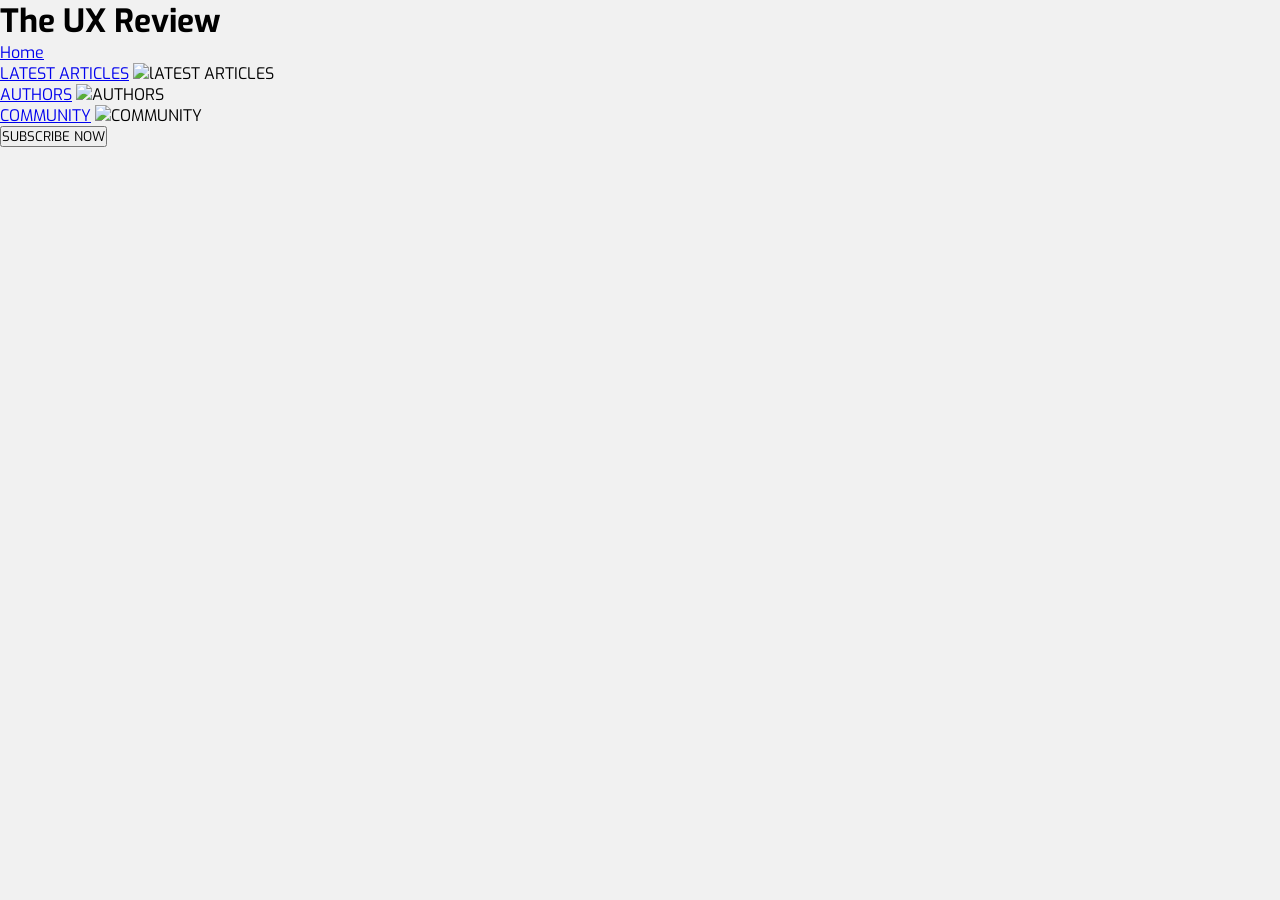
==== The UX Review.HTML @ c3ee8a13 "Upload the Assignment-4 Navbar this is my project in The UX Review Updates is new files and Navbar" ====
<html>
    <head>
        <title>The UX Review</title>
        <link rel="stylesheet" href="./CSS/Main.CSS" />
        <link rel="preconnect" href="https://fonts.googleapis.com">
        <link rel="preconnect" href="https://fonts.gstatic.com" crossorigin>
        <link 
        href="https://fonts.googleapis.com/css2?family=Exo:ital,wght@0,100..900;1,100..900&family=Open+Sans:ital,wght@0,300..800;1,300..800&display=swap"
            rel="stylesheet">
    </head>
    <body>
    <div class="Navbar">
        <h1>The UX <span>Review</span></h1>
        <div class="Headers">
            <ul>
            <li><a href="#">Home</a></li>
            <li>
                <a href="#LATEST ARTICLES">LATEST ARTICLES</a>
                <img src="./Images/icons/star-solid-full.png" alt="lATEST ARTICLES" />
            </li>
            <li><a href="#AUTHORS">AUTHORS</a>
                <img src="./Images/icons/star-solid-full.png" alt="AUTHORS" />
            </li>
            <li>
                <a href="#COMMUNITY">COMMUNITY</a>
                <img src="./Images/icons/star-solid-full.png" alt="COMMUNITY" />
            </li>
        </ul>
    </div>
    <button type="button">SUBSCRIBE NOW</button>
    </div>
    </body>
</html>
---- CSS/Main.CSS ----
* {
    margin: 0;
    padding: 0;
    box-sizing: border-box;
    font-family: 'Exo', sans-serif;
}

body {
    background-color: #f1f1f1;
}
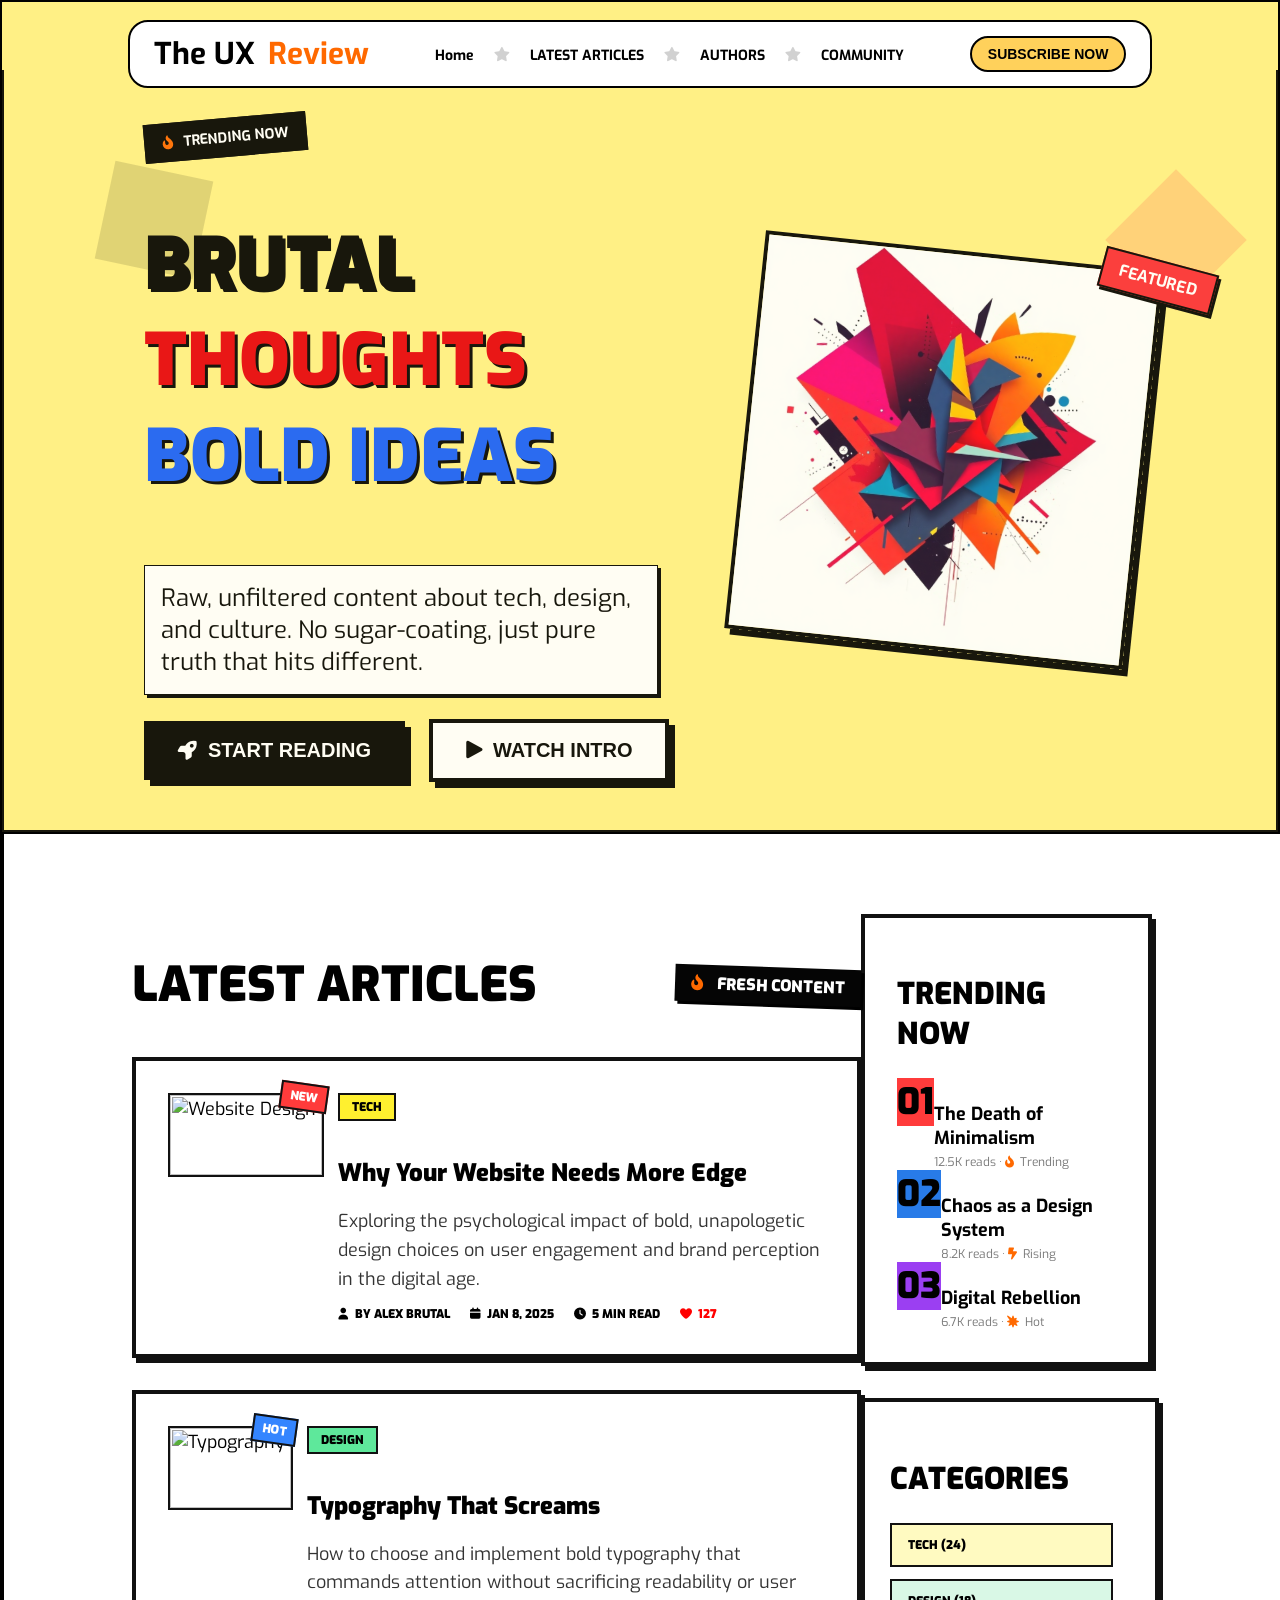
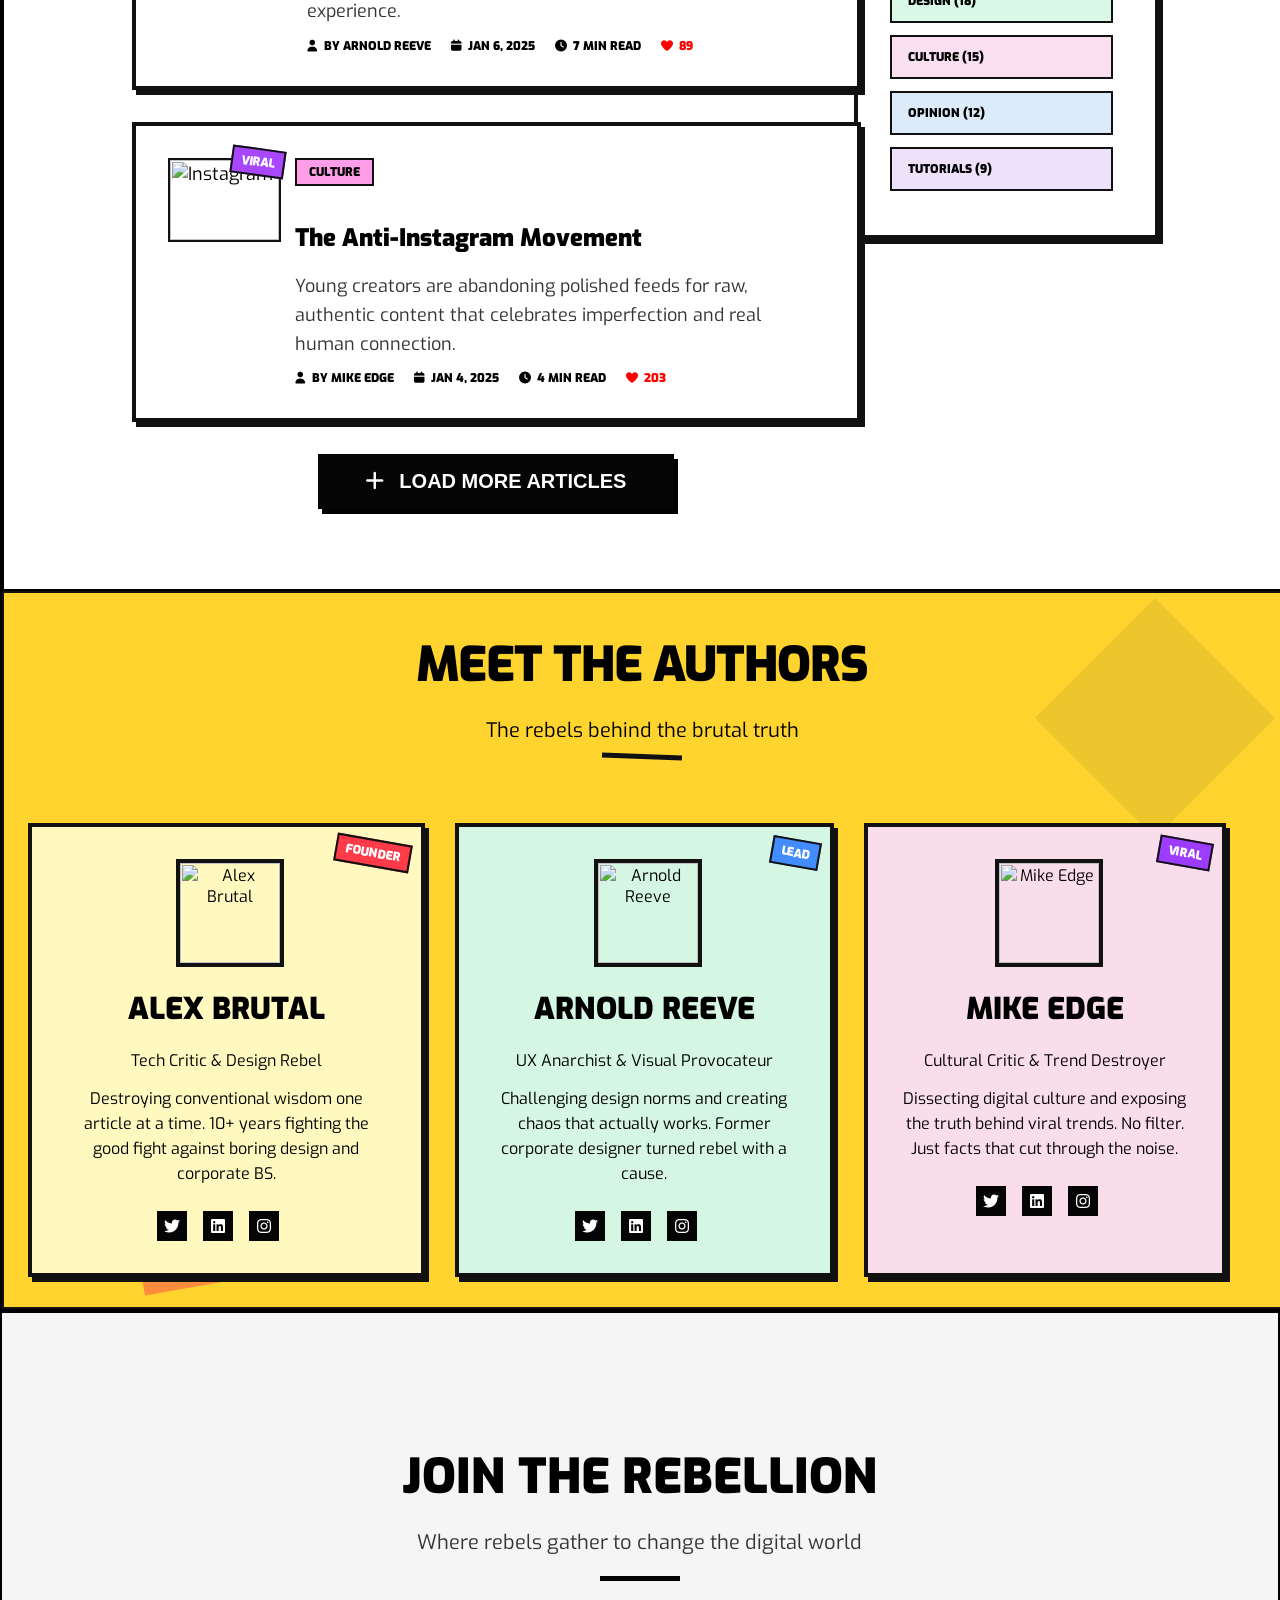
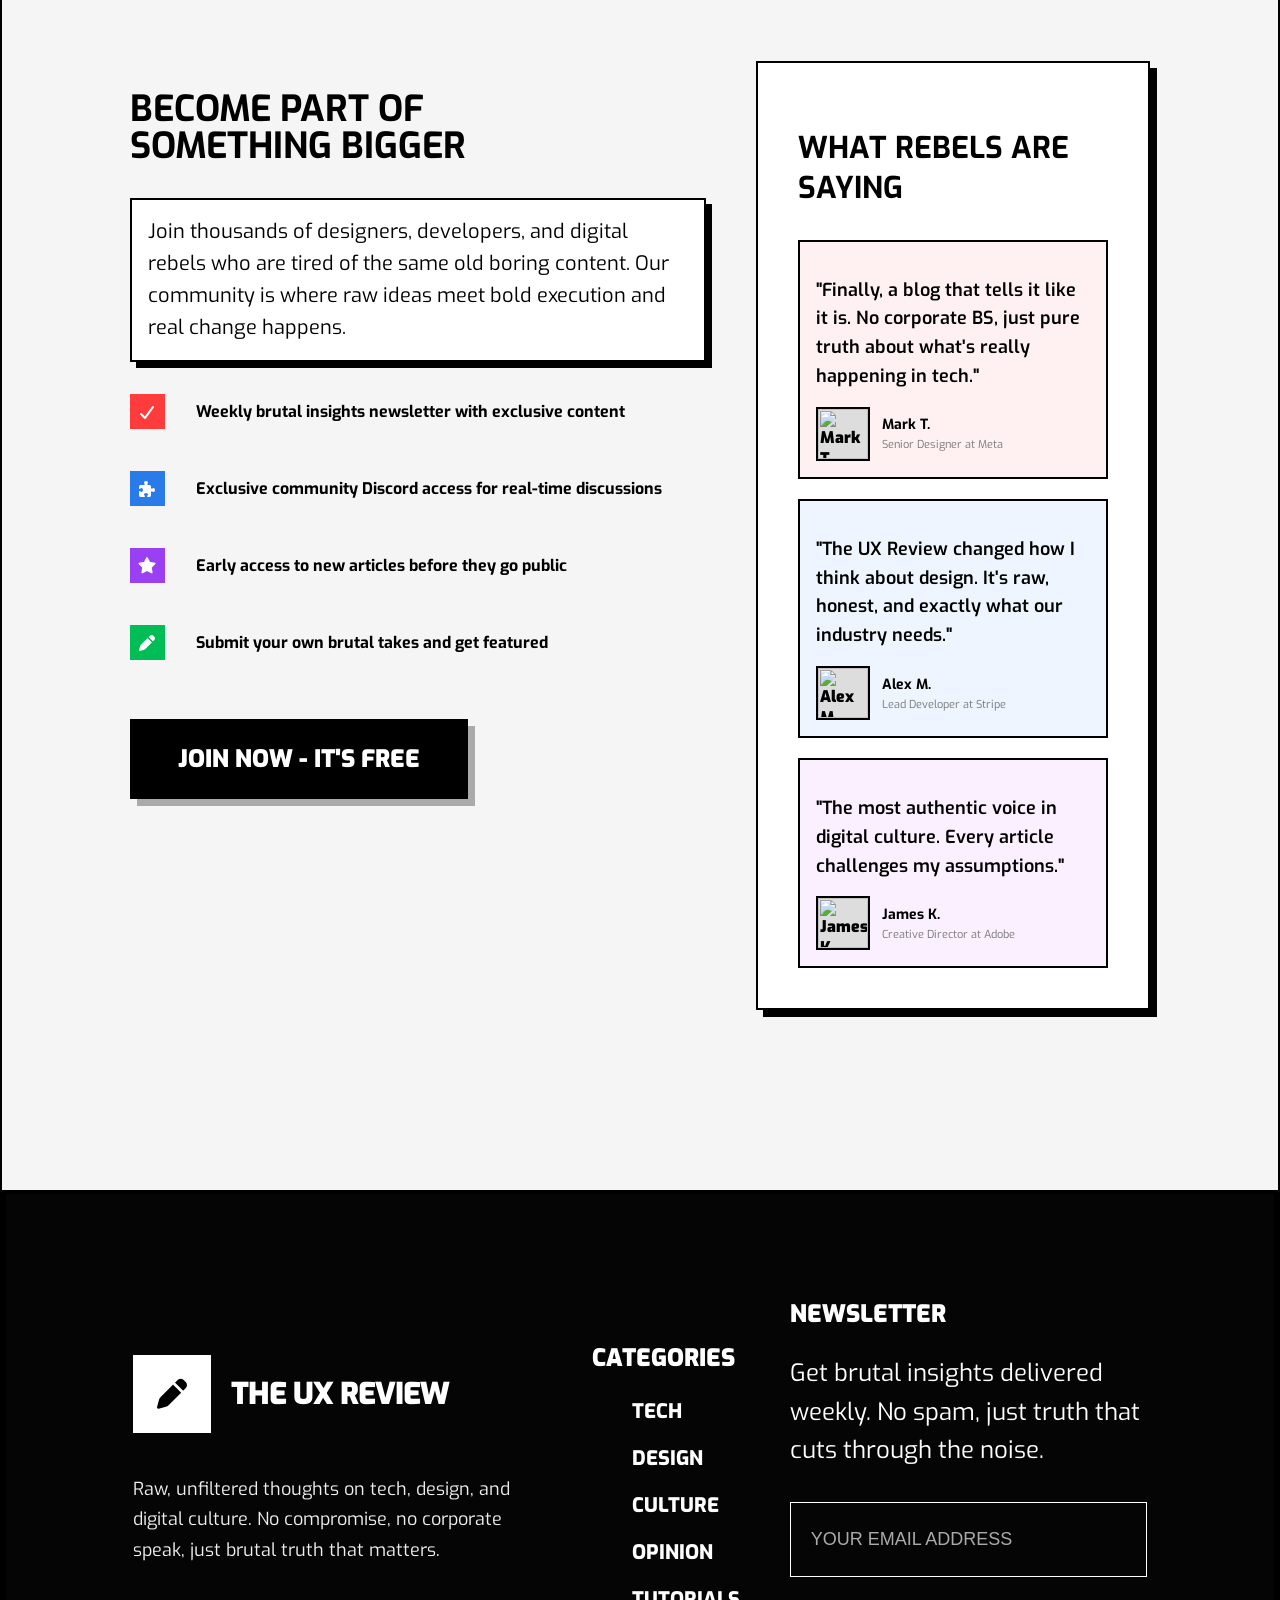
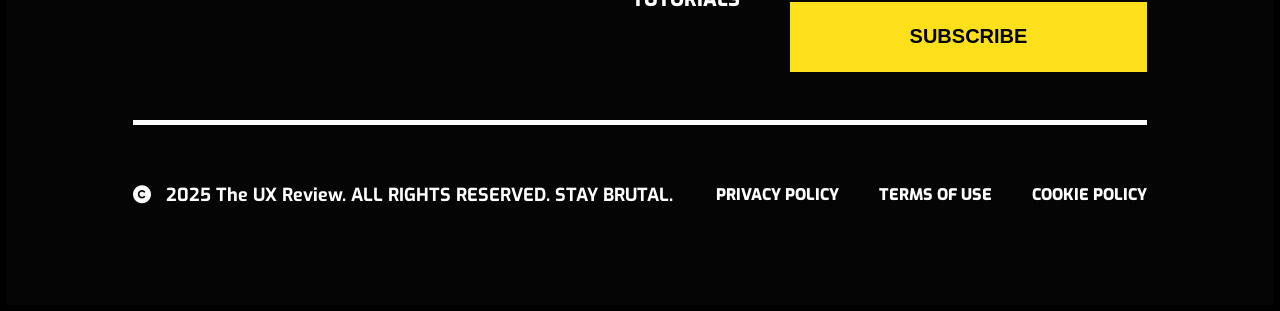
==== commit 4aa42341: "Upload the Assignment-4 this Update From (Hero-Section, LATEST-ARTICLES, AUTHORS, COMMUNITY)" ====
--- a/The UX Review.HTML
+++ b/The UX Review.HTML
@@ -1,6 +1,7 @@
 <html>
     <head>
         <title>The UX Review</title>
+        <link rel="stylesheet" href="./CSS/all.min.css" />
         <link rel="stylesheet" href="./CSS/Main.CSS" />
         <link rel="preconnect" href="https://fonts.googleapis.com">
         <link rel="preconnect" href="https://fonts.gstatic.com" crossorigin>
@@ -9,25 +10,435 @@
             rel="stylesheet">
     </head>
     <body>
-    <div class="Navbar">
-        <h1>The UX <span>Review</span></h1>
-        <div class="Headers">
-            <ul>
-            <li><a href="#">Home</a></li>
-            <li>
-                <a href="#LATEST ARTICLES">LATEST ARTICLES</a>
-                <img src="./Images/icons/star-solid-full.png" alt="lATEST ARTICLES" />
-            </li>
-            <li><a href="#AUTHORS">AUTHORS</a>
-                <img src="./Images/icons/star-solid-full.png" alt="AUTHORS" />
-            </li>
-            <li>
-                <a href="#COMMUNITY">COMMUNITY</a>
-                <img src="./Images/icons/star-solid-full.png" alt="COMMUNITY" />
-            </li>
-        </ul>
+        <div class="Navbar">
+            <div class="Nav-Content">
+                <h1 >The UX <span>Review</span></h1>
+                <div class="Headers">
+                    <ul>
+                    <li><a href="#">Home</a></li>
+                    <li>
+                        <a href="#LATEST-ARTICLES">LATEST ARTICLES</a>
+                    </li>
+                    <li><a href="#AUTHORS">AUTHORS</a>
+                    </li>
+                    <li>
+                        <a href="#COMMUNITY">COMMUNITY</a>
+                    </li>
+                </ul>
+            </div>
+            <button type="button">SUBSCRIBE NOW</button>
+            </div>
+            </div>
+        <div class="Hero">
+            
+        <span class="background-box-1"></span>
+        <span class="background-box-2"></span>
+
+        <div class="Hero-Content">
+            <div class="Hero-Text">
+                <span class="Hero-Text-Span">TRENDING NOW</span>
+                <h2>BRUTAL 
+                    <span class="Hero-Span">THOUGHTS</span> 
+                    <span class="Hero-Span">BOLD IDEAS</span></h2>
+                <p>
+                Raw, unfiltered content about tech, design, and culture.
+                No sugar-coating, just pure truth that 
+                hits different.</p>
+                <button class="Hero-Button Reading" type="button">START READING</button>
+                <button class="Hero-Button Watch" type="button">WATCH INTRO</button>
+            </div>
+            <div class="Hero-img">
+                <span class="Hero-img-Span">FEATURED</span>
+                <img src="./Images/hero-img.png" alt="Main Image" />
+            </div>
+        </div>
     </div>
-    <button type="button">SUBSCRIBE NOW</button>
+    <div id="LATEST-ARTICLES" class="articles-section">
+        <div class="articles-container">
+            <div class="articles-main">
+                <div class="section-heading">
+                    <h2>LATEST ARTICLES</h2>
+                    <span class="fresh-badge">
+                    FRESH CONTENT
+                    </span>
+                </div>
+                    <article class="article-card">
+                    <div class="article-image">
+                        <img src="images/user-engagement-2.jpg" alt="Website Design">
+                        <span class="article-label new">
+                            NEW
+                        </span>
+                    </div>
+                    <div class="article-content">
+                        <div class="article-tags">
+                            <span class="tag tech">TECH</span>
+                        </div>
+                        <h3>Why Your Website Needs More Edge</h3>
+                        <p>
+                            Exploring the psychological impact of bold,
+                            unapologetic design choices on user engagement
+                            and brand perception in the digital age.
+                        </p>
+                        <div class="article-info">
+                            <span>BY ALEX BRUTAL</span>
+                            <span>JAN 8, 2025</span>
+                            <span>5 MIN READ</span>
+                            <span class="likes">127</span>
+                        </div>
+                    </div>
+                </article>
+                <article class="article-card">
+                    <div class="article-image">
+                        <img src="images/guide-to-typography.avif" alt="Typography">
+                        <span class="article-label hot">
+                            HOT
+                        </span>
+                    </div>
+                    <div class="article-content">
+                        <div class="article-tags">
+                            <span class="tag design">DESIGN</span>
+                        </div>
+                        <h3>Typography That Screams</h3>
+                        <p>
+                            How to choose and implement bold typography
+                            that commands attention without sacrificing
+                            readability or user experience.
+                        </p>
+                        <div class="article-info">
+                            <span>BY ARNOLD REEVE</span>
+                            <span>JAN 6, 2025</span>
+                            <span>7 MIN READ</span>
+                            <span class="likes">89</span>
+                        </div>
+                    </div>
+                </article>
+                <article class="article-card">
+                    <div class="article-image">
+                        <img src="images/anti-instagram.jpg" alt="Instagram">
+                        <span class="article-label viral">
+                            VIRAL
+                        </span>
+                    </div>
+                    <div class="article-content">
+                        <div class="article-tags">
+                            <span class="tag culture">CULTURE</span>
+                        </div>
+                        <h3>The Anti-Instagram Movement</h3>
+                        <p>
+                            Young creators are abandoning polished feeds
+                            for raw, authentic content that celebrates
+                            imperfection and real human connection.
+                        </p>
+                        <div class="article-info">
+                            <span>BY MIKE EDGE</span>
+                            <span>JAN 4, 2025</span>
+                            <span>4 MIN READ</span>
+                            <span class="likes">203</span>
+                        </div>
+                    </div>
+                </article>
+                <button class="load-more">
+                    LOAD MORE ARTICLES
+                </button>
+            </div>
+            <aside class="articles-sidebar">
+                    <div class="sidebar-box">
+                    <h2>TRENDING NOW</h2>
+                    <div class="trending-item">
+                        <strong class="number red">01</strong>
+                        <div>
+                            <h4>The Death of Minimalism</h4>
+                            <span>12.5K reads · <span class="trending">Trending</span></span>
+                        </div>
+                    </div>
+                    <div class="trending-item">
+                        <strong class="number blue">02</strong>
+                        <div>
+                            <h4>Chaos as a Design System</h4>
+                            <span>8.2K reads · <span>Rising</span></span>
+                        </div>
+                    </div>
+                    <div class="trending-item">
+                        <strong class="number purple">03</strong>
+                        <div>
+                            <h4>Digital Rebellion</h4>
+                            <span>6.7K reads · <span>Hot</span></span>
+                        </div>
+                    </div>
+                </div>
+                <div class="sidebar-box categories-box">
+                    <h2>CATEGORIES</h2>
+                    <div class="category tech-category">
+                        TECH <span>(24)</span>
+                    </div>
+                    <div class="category design-category">
+                        DESIGN <span>(18)</span>
+                    </div>
+                    <div class="category culture-category">
+                        CULTURE <span>(15)</span>
+                    </div>
+                    <div class="category opinion-category">
+                        OPINION <span>(12)</span>
+                    </div>
+                    <div class="category tutorials-category">
+                        TUTORIALS <span>(9)</span>
+                    </div>
+                </div>
+            </aside>
+        </div>
     </div>
-    </body>
+<div id="AUTHORS" class="authors-section">
+    <div class="yellow-shape shape-one"></div>
+    <div class="yellow-shape shape-two"></div>
+    <div class="authors-container">
+        <div class="authors-heading">
+            <h2>MEET THE AUTHORS</h2>
+            <p>
+                The rebels behind the brutal truth
+            </p>
+            <span class="heading-line"></span>
+        </div>
+        <div class="authors-grid">
+            <div class="author-card author-yellow">
+                <span class="author-role founder">
+                    FOUNDER
+                </span>
+                <div class="author-image">
+                    <img src="images/avatar-1.jpg" alt="Alex Brutal">
+                </div>
+                <h3>ALEX BRUTAL</h3>
+                <h4>
+                    Tech Critic & Design Rebel
+                </h4>
+                <p>
+                    Destroying conventional wisdom one
+                    article at a time. 10+ years fighting
+                    the good fight against boring design
+                    and corporate BS.
+                </p>
+                <div class="social-links">
+                    <a href="#https://twitter.com"><i class="fa-brands fa-twitter"></i></a>
+                    <a href="#https://linkedin.com"><i class="fa-brands fa-linkedin"></i></a>
+                    <a href="#https://instagram.com"><i class="fa-brands fa-instagram"></i></a>
+                </div>
+            </div>
+            <div class="author-card author-green">
+                <span class="author-role lead">
+                    LEAD
+                </span>
+                <div class="author-image">
+                    <img src="images/avatar-2.jpg" alt="Arnold Reeve">
+                </div>
+                <h3>ARNOLD REEVE</h3>
+                <h4>
+                    UX Anarchist & Visual Provocateur
+                </h4>
+                <p>
+                    Challenging design norms and creating
+                    chaos that actually works. Former
+                    corporate designer turned rebel with a
+                    cause.
+                </p>
+                <div class="social-links">
+                    <a href="#https://twitter.com"><i class="fa-brands fa-twitter"></i></a>
+                    <a href="#https://linkedin.com"><i class="fa-brands fa-linkedin"></i></a>
+                    <a href="#https://instagram.com"><i class="fa-brands fa-instagram"></i></a>
+                </div>
+            </div>
+            <div class="author-card author-pink">
+                <span class="author-role viral-role">
+                    VIRAL
+                </span>
+                <div class="author-image">
+                    <img src="images/avatar-3.jpg" alt="Mike Edge">
+                </div>
+                <h3>MIKE EDGE</h3>
+                <h4>
+                    Cultural Critic & Trend Destroyer
+                </h4>
+                <p>
+                    Dissecting digital culture and exposing
+                    the truth behind viral trends. No filter.
+                    Just facts that cut through the noise.
+                </p>
+                <div class="social-links">
+                    <a href="#https://twitter.com"><i class="fa-brands fa-twitter"></i></a>
+                    <a href="#https://linkedin.com"><i class="fa-brands fa-linkedin"></i></a>
+                    <a href="#https://instagram.com"><i class="fa-brands fa-instagram"></i></a>
+                </div>
+            </div>
+        </div>
+    </div>
+</div>
+
+<div id="COMMUNITY" class="community">
+    <div class="community-container">
+        <div class="community-header">
+            <h1>Join The Rebellion</h1>
+            <p>
+                Where rebels gather to change the digital world
+            </p>
+            <div class="header-line"></div>
+        </div>
+        <div class="community-grid">
+            <div class="join-content">
+                <h2>
+                    Become Part Of Something Bigger
+                </h2>
+                <div class="intro-box">
+                    Join thousands of designers, developers, and digital
+                    rebels who are tired of the same old boring content.
+                    Our community is where raw ideas meet bold execution
+                    and real change happens.
+                </div>
+                <div class="features">
+                    <div class="feature">
+                        <div class="feature-icon red"><i class="fa-solid fa-check"></i></div>
+                        <span>
+                            Weekly brutal insights newsletter with exclusive content
+                        </span>
+                    </div>
+                    <div class="feature">
+                        <div class="feature-icon blue"><i class="fa-solid fa-puzzle-piece"></i></div>
+                        <span>
+                            Exclusive community Discord access for real-time discussions
+                        </span>
+                    </div>
+                    <div class="feature">
+                        <div class="feature-icon purple"><i class="fa-solid fa-star"></i></div>
+                        <span>
+                            Early access to new articles before they go public
+                        </span>
+                    </div>
+                    <div class="feature">
+                        <div class="feature-icon green"><i class="fa-solid fa-pen"></i></div>
+                        <span>
+                            Submit your own brutal takes and get featured
+                        </span>
+                    </div>
+                </div>
+                <a href="#" class="join-button">
+                    JOIN NOW - IT'S FREE
+                </a>
+            </div>
+            <div class="testimonials">
+                <h2>
+                    What Rebels Are Saying
+                </h2>
+                <div class="testimonial">
+                    <p class="quote">
+                        "Finally, a blog that tells it like it is.
+                        No corporate BS, just pure truth about what's
+                        really happening in tech."
+                    </p>
+                    <div class="person">
+                        <div class="avatar"><img src="images/avatar-4.avif" alt="Mark T."></div>
+                        <div>
+                            <strong>Mark T.</strong>
+                            <span>Senior Designer at Meta</span>
+                        </div>
+                    </div>
+                </div>
+                <div class="testimonial">
+                    <p class="quote">
+                        "The UX Review changed how I think about design.
+                        It's raw, honest, and exactly what our industry needs."
+                    </p>
+                    <div class="person">
+                        <div class="avatar"><img src="images/avatar-5.jpg" alt="Alex M."></div>
+                        <div>
+                            <strong>Alex M.</strong>
+                            <span>Lead Developer at Stripe</span>
+                        </div>
+                    </div>
+                </div>
+                <div class="testimonial">
+                    <p class="quote">
+                        "The most authentic voice in digital culture.
+                        Every article challenges my assumptions."
+                    </p>
+                    <div class="person">
+                        <div class="avatar"><img src="images/avatar-6.avif" alt="James K."></div>
+                        <div>
+                            <strong>James K.</strong>
+                            <span>Creative Director at Adobe</span>
+                        </div>
+                    </div>
+                </div>
+            </div>
+        </div>
+    </div>
+</div>
+
+<footer class="footer">
+    <div class="footer-container">
+        <div class="footer-top">
+            <div>
+                <div class="brand">
+                    <div class="logo">
+                    <i class="fa-solid fa-pen"></i>
+                    </div>
+                    <h2>
+                        THE UX REVIEW
+                    </h2>
+                </div>
+                <p class="footer-description">
+                    Raw, unfiltered thoughts on tech, design,
+                    and digital culture. No compromise, no corporate speak,
+                    just brutal truth that matters.
+                </p>
+            </div>
+            <div>
+                <h3 class="footer-title">
+                    CATEGORIES
+                </h3>
+
+                <ul class="categories">
+                    <li>
+                        <a href="#">TECH</a>
+                    </li>
+                    <li>
+                        <a href="#">DESIGN</a>
+                    </li>
+                    <li>
+                        <a href="#">CULTURE</a>
+                    </li>
+                    <li>
+                        <a href="#">OPINION</a>
+                    </li>
+                    <li>
+                        <a href="#">TUTORIALS</a>
+                    </li>
+                </ul>
+            </div>
+            <div class="newsletter">
+                <h3 class="footer-title">
+                    NEWSLETTER
+                </h3>
+                <p class="newsletter-text">
+                    Get brutal insights delivered weekly.
+                    No spam, just truth that cuts through the noise.
+                </p>
+                <input type="email" placeholder="YOUR EMAIL ADDRESS">
+                <button class="subscribe">
+                    SUBSCRIBE
+                </button>
+            </div>
+        </div>
+        <div class="footer-bottom">
+            <p class="copyright">
+                2025 The UX Review.
+                ALL RIGHTS RESERVED. STAY BRUTAL.
+            </p>
+
+            <div class="footer-links">
+                <a href="#">PRIVACY POLICY</a>
+                <a href="#">TERMS OF USE</a>
+                <a href="#">COOKIE POLICY</a>
+            </div>
+        </div>
+    </div>
+</footer>
+
+</body>
 </html>
--- a/CSS/Main.CSS
+++ b/CSS/Main.CSS
@@ -1,10 +1,1204 @@
-* {
+body {
+    border: 2px solid black;
+    padding: 0;
+    margin: 0;
+    box-sizing: border-box;
+    font-family: 'Exo', sans-serif;
+    overflow-x: hidden;  
+    background-color: #FFF085;   
+}
+
+::selection {
+    background-color: yellow;
+    color: black;
+}
+
+Img {
+    width: 100%;
+    display: block;
+}
+
+/* Hero Section && Navbar */
+.Hero {
+    position:relative;
+    /* top: 70px; */
+    padding: 16px;
+    background-color: #FFF085;
+    border: 2px solid black;
+    border-top: 0px !important;
+    opacity: 0.9;
+}
+
+.Navbar {
+    border: 2px solid black;
+    border-radius: 20px;
+    width: 80%;
+    margin: auto;
+    background-color: white;
+    position: sticky;
+    top: 20px;
+    z-index: 99999;
+    opacity: 1;
+}
+
+.Nav-Content {
+    display: flex;
+    justify-content: space-between;
+    align-items: center;
+    padding: 12px 24px;
+}
+
+.Nav-Content h1 {
+    font-size: 30px;
+    font-weight: 700;
+    Cursor: pointer;
+    margin: 0;
+}
+
+.Nav-Content h1 span {
+    padding-left: 5px;
+    color: oklch(70.5% .213 47.604);
+
+}
+
+.Headers ul {
+    display: flex;
+    list-style-type: none;
     margin: 0;
     padding: 0;
-    box-sizing: border-box;
-    font-family: 'Exo', sans-serif;
-}
-
-body {
-    background-color: #f1f1f1;
+}
+
+
+
+.Headers a {
+    text-decoration: none;
+    color: black;
+    font-size: 14px;
+    font-weight: bold;
+}
+
+.Nav-Content button {
+    background-color: #ffd15b;
+    color: black;
+    border: 2px solid black;
+    padding: 8px 16px;
+    border-radius: 30px;
+    font-size: 14px;
+    font-weight: 700;
+    cursor: pointer;
+    transition: 0.7s ease-in-out;
+}
+
+.Nav-Content button:hover {
+    transform: translate(5px, 10px);
+
+}
+
+
+.Headers li:nth-child(2) ::before,
+.Headers li:nth-child(3) ::before,
+.Headers li:nth-child(4) ::before {
+    content: "\f005";
+    font-family: "Font Awesome 7 Free";
+    font-weight: 900;
+    display: inline-block;
+    color: rgba(0, 0, 0, 0.18);
+    padding-left: 20px;
+    padding-right: 20px;
+}
+
+.Headers a:hover {
+    color: oklch(70.5% .213 47.604);
+}
+
+.Hero-Content {
+    display: flex;
+    width: 80%;
+    margin: auto;
+    padding: 32px;
+    justify-content: flex-end;
+    align-items: center;
+}
+
+.Hero-Text .Hero-Text-Span {
+    color: white;
+    background-color: black;
+    padding: 8px 16px;
+    border: 2px solid black;
+    font-size: 14px;
+    font-weight: 700;
+    display: inline-block;
+    transform: rotate(-5deg);
+}
+
+
+.Hero-Text .Hero-Text-Span::before {
+    content: "\f7e4";
+    font-family: "Font Awesome 7 Free";
+    font-weight: 900;
+    display: inline-block;
+    padding-right: 10px;
+    color: oklch(70.5% .213 47.604);
+
+}
+
+.Hero-Text h2 {
+    font-size: 72px;
+    font-weight: 900;
+    text-shadow: 3px 3px black;
+    width: 80%;
+}
+
+.Hero-Text .Hero-Span:nth-child(1) {
+    color: oklch(57.7% .245 27.325);
+}
+
+.Hero-Text .Hero-Span:nth-child(2) {
+    color: oklch(54.6% .245 262.881);
+}
+
+.Hero-Text p {
+    font-size: 24px;
+    background-color: white;
+    font-weight: 400;
+    padding: 16px;
+    border: 1.6px solid black;
+    box-shadow: 3px 3px black;
+    width: 80%;
+}
+
+.Hero-Text button {
+    background-color: white;
+    color: black;
+    border: 4px solid black;
+    padding: 16px 32px;
+    font-size: 20px;
+    font-weight: 700;
+    cursor: pointer;
+    box-shadow: 6px 6px black;
+    transition: 0.3s ease-in-out;
+    transform: translate(0px, 0px);
+}
+
+.Hero-Text button:hover {
+    transform: translate(10px, 10px);
+    box-shadow: 0px 0px black;
+}
+
+.Hero-Text .Reading::before {
+    content: "\f135";
+    font-family: "Font Awesome 7 Free";
+    font-weight: 900;
+    display: inline-block;
+    padding-right: 10px;
+    color: white;
+}
+
+.Hero-Text .Reading {
+    background-color: black;
+    color: white;
+    border: 2px solid black;
+    margin-right: 20px;
+}
+
+.Hero-Text .Watch::before {
+    content: "\f04b";
+    font-family: "Font Awesome 7 Free";
+    font-weight: 900;
+    display: inline-block;
+    padding-right: 10px;
+    color: black;
+}
+
+.Hero-Img {
+    width: 80%;
+    position: relative;
+}
+
+.Hero-Content .Hero-Img-Span {
+    position: absolute;
+    top: 10px;
+    right: -80px;
+    padding: 8px 16px;
+    border: 2px solid black;
+    font-size: 16px;
+    font-weight: 700;
+    color: white;
+    background-color: #fb2c36;
+    transform: rotate(15deg);
+    z-index: 1;
+    box-shadow: 3px 3px black;
+}
+
+.Hero-Img img {
+    border: 4px solid black;
+    transform: rotate(6deg);
+    box-shadow: 6px 6px black;
+    transition: 0.3s ease-in-out;
+    display: block;
+}
+
+.Hero-Img img:hover {
+    transform: translate(-25px, -25px) rotate(6deg);
+}
+
+.background-box-1 {
+    position: absolute;
+    top: 100px;
+    left: 100px;
+    width: 100px;
+    height: 100px;
+    background-color: rgba(0, 0, 0, 0.132);
+    transform: rotate(12deg);
+    z-index: -1;
+}
+
+.background-box-2 {
+    position: absolute;
+    top: 120px;
+    right: 50px;
+    width: 100px;
+    height: 100px;
+    background-color: #fb2c362b;
+    transform: rotate(45deg);
+    z-index: 1;
+}
+
+/* Articles */
+
+.articles-section {
+    width: 100%;
+    padding: 80px 0px;
+    background-color: white;
+    border: 2px solid black;
+}
+
+.articles-container {
+    position: relative;
+    width: 80%;
+    margin: auto;
+    display: flex;
+    justify-content: space-between;
+}
+
+.section-heading {
+    display: flex;
+    justify-content: space-between;
+    align-items: center;
+}
+
+.section-heading h2 {
+    font-size: 48px;
+    font-weight: 900;
+}
+
+.fresh-badge {
+    background: #050505;
+    color: white;
+    padding: 8px 16px;
+    font-size: 16px;
+    font-weight: 900;
+    transform: rotate(2deg);
+    box-shadow: 3px 3px 0 #000;
+}
+
+.fresh-badge::before {
+    content: "\f7e4";
+    font-family: "Font Awesome 7 Free";
+    font-weight: 900;
+    display: inline-block;
+    padding-right: 10px;
+    color: oklch(70.5% .213 47.604);
+}
+
+.article-card {
+    position: relative;
+    background: white;
+    border: 4px solid #111;
+    box-shadow: 4px 5px 0 #111;
+    padding: 32px;
+    margin-bottom: 32px;
+    font-size: 18px;
+    display: flex;
+    gap: 18px;
+    transition:
+        transform 0.25s ease,
+        box-shadow 0.25s ease;
+}
+
+.article-card:hover {
+    transform: translate(-3px, -3px);
+    box-shadow: 7px 8px 0 #111;
+}
+
+.article-card:nth-child(2):hover h3 {
+    color: #ff3b3b;
+}
+
+.article-card:nth-child(3):hover h3 {
+    color: #3485ff;
+}
+
+.article-card:nth-child(4):hover h3 {
+    color: #a847ff;
+}
+
+.article-image {
+    position: relative;
+    height: 80px;
+}
+
+.article-image img {
+    width: 100%;
+    height: 100%;
+    object-fit: cover;
+    border: 2px solid #111;
+}
+
+.article-label {
+    position: absolute;
+    top: -10px;
+    right: -8px;
+    padding: 4px 8px;
+    color: #111;
+    border: 2px solid #111;
+    font-size: 12px;
+    font-weight: 900;
+    transform: rotate(8deg);
+}
+
+.article-label.new {
+    background: #ff3b3b;
+    color: white;
+}
+
+.article-label.hot {
+    background: #3485ff;
+    color: white;
+}
+
+.article-label.viral {
+    background: #a847ff;
+    color: white;
+}
+
+.article-content {
+    flex: 1;
+}
+
+.article-tags {
+    margin-bottom: 6px;
+}
+
+.tag {
+    display: inline-block;
+    padding: 4px 12px;
+    margin-bottom: 12px;
+    border: 2px solid #111;
+    font-size: 12px;
+    font-weight: 900;
+}
+
+.tag.tech {
+    background: #fff02f;
+}
+
+.tag.design {
+    background: #5ee89b;
+}
+
+.tag.culture {
+    background: #ff9ee8;
+}
+
+.article-content h3 {
+    font-size: 24px;
+    font-weight: 900;
+    margin-bottom: 7px;
+}
+
+.article-content p {
+    max-width: 600px;
+    color: #333;
+    font-size: 18px;
+    line-height: 1.6;
+    margin-bottom: 12px;
+}
+
+
+.article-info {
+    display: flex;
+    align-items: center;
+    gap: 20px;
+    flex-wrap: wrap;
+    font-size: 12px;
+    margin-right: 24px;
+    font-weight: 900;
+}
+
+.article-info span:nth-child(1)::before {
+    content: "\f007";
+    font-family: "Font Awesome 7 Free";
+    font-weight: 900;
+    display: inline-block;
+    padding-right: 6px;
+}
+
+.article-info span:nth-child(2)::before {
+    content: "\f133";
+    font-family: "Font Awesome 7 Free";
+    font-weight: 900;
+    display: inline-block;
+    padding-right: 6px;
+}
+
+.article-info span:nth-child(3)::before {
+    content: "\f017";
+    font-family: "Font Awesome 7 Free";
+    font-weight: 900;
+    display: inline-block;
+    padding-right: 6px;
+}
+
+.article-info span:nth-child(4)::before {
+    content: "\f004";
+    font-family: "Font Awesome 7 Free";
+    font-weight: 900;
+    display: inline-block;
+    padding-right: 6px;
+}
+
+.likes {
+    color: red;
+}
+
+.load-more {
+    display: block;
+    margin: 28px auto 0;
+    padding: 16px 48px;
+    background: #050505;
+    color: white;
+    border: none;
+    font-size: 20px;
+    font-weight: 900;
+    cursor: pointer;
+    box-shadow: 4px 5px 0 black;
+    transition: 0.2s;
+}
+
+.load-more::before {
+    content: "\2b";
+    font-family: "Font Awesome 7 Free";
+    font-weight: 900;
+    display: inline-block;
+    padding-right: 10px;
+    color: white;
+}
+
+.load-more:hover {
+    transform: translate(-2px, -2px);
+    box-shadow: 6px 7px 0 black;
+}
+
+.articles-sidebar {
+    display: flex;
+    flex-direction: column;
+    align-items: center;
+}
+
+.sidebar-box {
+    background: white;
+    border: 4px solid #111;
+    box-shadow: 4px 5px 0 #111;
+    padding: 32px;
+    margin-bottom: 32px;
+}
+
+.sidebar-box h2 {
+    font-size: 30px;
+    font-weight: 900;
+    margin-bottom: 24px;
+}
+
+.trending-item {
+    display: flex;
+    align-items: flex-start;
+}
+
+
+.number {
+    font-size: 36px;
+    font-weight: 900;
+}
+
+.trending-item strong .red {
+    background-color: #ff3434;
+}
+
+.number .blue {
+    color: #347cff;
+}
+
+.number .purple {
+    color: #a63cff;
+}
+
+.trending-item h4 {
+    font-size: 18px;
+    margin-bottom: 4px;
+}
+
+.trending-item span {
+    color: #777;
+    font-size: 12px;
+    margin-top: 4px;
+}
+
+.trending-item:nth-child(2) div span span::before {
+    content: "\f7e4";
+    font-family: "Font Awesome 7 Free";
+    font-weight: 900;
+    display: inline-block;
+    padding-right: 6px;
+    color: oklch(70.5% .213 47.604);
+}
+
+.trending-item:nth-child(3) div span span::before {
+    content: "\e0b7";
+    font-family: "Font Awesome 7 Free";
+    font-weight: 900;
+    display: inline-block;
+    padding-right: 6px;
+    color: oklch(70.5% .213 47.604);
+}
+
+.trending-item:nth-child(4) div span span::before {
+    content: "\e4dc";
+    font-family: "Font Awesome 7 Free";
+    font-weight: 900;
+    display: inline-block;
+    padding-right: 6px;
+    color: oklch(70.5% .213 47.604);
+}
+
+.categories-box {
+    display: flex;
+    flex-direction: column;
+    align-items: flex-start;
+    justify-content: space-between;
+    width: 80%;
+    padding: 32px;
+    border: 4px solid #111;
+    box-shadow: 4px 5px 0 #111;
+}
+
+.category {
+    width: 80%;
+    background: #fff;
+    padding: 12px 16px;
+    border: 2px solid #111;
+    margin-bottom: 12px;
+    font-size: 12px;
+    font-weight: 900;
+    cursor: pointer;
+    transition: 0.2s;
+}
+
+
+.tech-category {
+    background: #fffac1;
+}
+
+.tech-category:hover {
+    background: #f3edaa;
+    transform: translate(-2px, -2px);
+    box-shadow: 2px 2px 0 #111;
+}
+
+.design-category {
+    background: #d9f8e6;
+}
+
+.design-category:hover {
+    background: #c4f0d9;
+    transform: translate(-2px, -2px);
+    box-shadow: 2px 2px 0 #111;
+}
+
+.culture-category {
+    background: #f9dff0;
+}
+
+.culture-category:hover {
+    background: #f4c9e6;
+    transform: translate(-2px, -2px);
+    box-shadow: 2px 2px 0 #111;
+}
+
+.opinion-category {
+    background: #dceafa;
+}
+
+.opinion-category:hover {
+    background: #c4e4f0;
+    transform: translate(-2px, -2px);
+    box-shadow: 2px 2px 0 #111;
+}
+
+.tutorials-category {
+    background: #eee2fa;
+}
+
+.tutorials-category:hover {
+    background: #e4c9f0;
+    transform: translate(-2px, -2px);
+    box-shadow: 2px 2px 0 #111;
+}
+
+
+/* AUTHORS SECTION  */
+
+.authors-section {
+    width: 100%;
+    position: relative;
+    background: #ffd42f;
+    border: 2px solid #111;
+}
+
+.authors-container {
+    padding: 0 24px;
+    position: relative;
+    z-index: 2;
+
+}
+
+.authors-heading {
+
+    text-align: center;
+    margin-bottom: 64px;
+    
+}
+
+.authors-heading h2 {
+    letter-spacing: -1px;
+    margin-bottom: 16px;
+    font-weight: 900;
+    font-size: 48px;
+}
+
+.authors-heading p {
+    font-size: 20px;
+    margin-bottom: 10px;
+}
+
+.heading-line {
+    display: block;
+    width: 80px;
+    height: 5px;
+    background: #111;
+    margin: auto;
+    transform: rotate(2deg);
+}
+
+.authors-grid {
+    display: flex;
+    justify-content: space-evenly;
+    align-items: space-between;
+}
+
+.author-card {
+    position: relative;
+    padding: 32px;
+    text-align: center;
+    border: 4px solid #111;
+    box-shadow: 4px 5px #111;
+    transition: 0.2s;
+    margin-right: 30px;
+    margin-bottom: 30px;
+}
+
+.author-card:hover {
+    transform: translate(-4px, -5px);
+    box-shadow: 8px 10px #111;
+}
+
+.author-yellow {
+    background: #fff8bf;
+}
+
+.author-green {
+    background: #d5f6e2;
+}
+
+.author-pink {
+    background: #f9ddeb;
+}
+
+
+.author-image {
+    width: 100px;
+    height: 100px;
+    margin: auto;
+}
+
+.author-image img {
+    border: 4px solid #111;
+}
+
+
+.author-role {
+    position: absolute;
+    top: 12px;
+    right: 10px;
+    padding: 4px 8px;
+    border: 2px solid #111;
+    color: #111;
+    font-size: 12px;
+    font-weight: 900;
+    transform: rotate(10deg);
+}
+
+.founder {
+    background: #ff3b4a;
+    color: white;
+}
+
+.lead {
+    background: #428cff;
+    color: white;
+}
+
+.viral-role {
+    background: #9d3cff;
+    color: white;
+}
+
+.author-card h3 {
+    font-size: 30px;
+    font-weight: 900;
+    margin-bottom: 8px;
+}
+
+.author-card h4 {
+    font-size: 16px;
+    font-weight: 400;
+    margin-bottom: 16px;
+}
+
+.author-card p {
+    line-height: 1.55;
+    margin-bottom: 24px;
+}
+
+.social-links {
+    display: flex;
+    justify-content: center;
+    
+}
+
+.social-links a {
+    display: flex;
+    justify-content: center;
+    align-items: center;
+    margin-right: 16px;
+    width: 30px;
+    height: 30px;
+    background: #050505;
+    color: white;
+    text-decoration: none;
+    font-size: 16px;
+    font-weight: 900;
+    transition: 0.2s;
+}
+
+.social-links a:hover {
+    background-color: white;
+    color: #111;
+    border: 2px solid #111;
+    transform: translate(-6px, -6px);
+    box-shadow: 6px 6px 0 #111;
+}
+
+.social-links a:nth-child(1):hover {
+    background-color: #1DA1F2;
+}
+
+.social-links a:nth-child(2):hover {
+    background-color: #155DFC;
+}
+
+.social-links a:nth-child(3):hover {
+    background-color: #E60076;
+}
+
+.yellow-shape {
+    position: absolute;
+    background: rgba(0, 0, 0, 0.07);
+    z-index: 1;
+}
+
+.shape-one {
+    width: 170px;
+    height: 170px;
+    right: 40px;
+    top: 40px;
+    transform: rotate(45deg);
+}
+
+.shape-two {
+    width: 170px;
+    height: 170px;
+    left: 125px;
+    bottom: 25px;
+    background-color: #ff3b4b79;
+    transform: rotate(-10deg);
+}
+
+.community {
+    background: #f5f5f5;
+    padding: 100px 0;
+    border-top: 4px solid #000;
+}
+
+.community-container {
+    width: 80%;
+    max-width: 1200px;
+    margin: auto;
+}
+
+.community-header {
+    text-align: center;
+}
+
+.community-header h1 {
+    font-size: 48px;
+    font-weight: 1000;
+    text-transform: uppercase;
+    margin-bottom: 16px;
+}
+
+.community-header p {
+    font-size: 20px;
+    color: #333;
+}
+
+.header-line {
+    width: 80px;
+    height: 5px;
+    background: #000;
+    margin: 18px auto 0;
+}
+
+.community-grid {
+    display: flex;
+    justify-content: space-between;
+    gap: 50px;
+    padding: 80px 0;
+}
+
+.join-content h2 {
+    font-size: 36px;
+    line-height: 1.05;
+    text-transform: uppercase;
+    margin-bottom: 32px;
+    max-width: 500px;
+}
+
+.intro-box {
+    border: 2px solid #000;
+    padding: 16px;
+    background: white;
+    box-shadow: 6px 6px 0 #000;
+    font-size: 20px;
+    line-height: 1.6;
+    margin-bottom: 32px;
+}
+
+.features {
+    display: flex;
+    flex-direction: column;
+    gap: 18px;
+    margin-bottom: 35px;
+}
+
+.feature {
+    display: flex;
+    align-items: center;
+    gap: 15px;
+    font-weight: 700;
+    font-size: 16px;
+    margin-bottom: 24px;
+}
+
+.feature-icon {
+    width: 35px;
+    height: 35px;
+    flex-shrink: 0;
+    display: flex;
+    align-items: center;
+    justify-content: center;
+    color: white;
+    font-weight: 900;
+    margin-right: 16px;
+}
+
+.red {
+    background: #ff3b3b;
+}
+
+.blue {
+    background: #287be8;
+}
+
+.purple {
+    background: #9b3ff2;
+}
+
+.green {
+    background: #00bd55;
+}
+
+.join-button {
+    display: inline-block;
+    background: #000;
+    color: white;
+    text-decoration: none;
+    padding: 24px 48px;
+    font-size: 24px;
+    font-weight: 900;
+    box-shadow: 7px 7px #aaa;
+    transition: .2s;
+}
+
+.join-button:hover {
+    transform: translate(4px, 4px);
+    box-shadow: 3px 3px 0 #aaa;
+}
+
+
+.testimonials {
+    border: 2px solid #000;
+    background: white;
+    padding: 40px;
+    box-shadow: 7px 7px 0 #000;
+}
+
+.testimonials h2 {
+    font-size: 30px;
+    margin-bottom: 32px;
+    text-transform: uppercase;
+}
+
+.testimonial {
+    padding: 16;
+    border: 2px solid #000;
+    margin-bottom: 20px;
+}
+
+.testimonial:last-child {
+    margin-bottom: 0;
+}
+
+.testimonial:nth-child(2) {
+    background: #fff1f1;
+}
+
+.testimonial:nth-child(3) {
+    background: #eef5ff;
+}
+
+.testimonial:nth-child(4) {
+    background: #faf0ff;
+}
+
+.quote {
+    font-size: 18px;
+    line-height: 1.6;
+    margin-bottom: 16px;
+    font-weight: 600;
+}
+
+.person {
+    display: flex;
+    align-items: center;
+    gap: 12px;
+}
+
+.avatar {
+    width: 50px;
+    height: 50px;
+    background: #ddd;
+    border: 2px solid #000;
+    display: flex;
+    align-items: center;
+    justify-content: center;
+    font-weight: 900;
+}
+
+.person strong {
+    display: block;
+    font-size: 14px;
+}
+
+.person span {
+    display: block;
+    font-size: 11px;
+    color: #777;
+    margin-top: 3px;
+}
+
+
+.footer {
+    background: #050505;
+    color: white;
+    border: 4px solid #000;
+    padding: 80px 0;
+}
+
+.footer-container {
+    width: 80%;
+    padding: 0 24px;
+    margin: auto;
+}
+
+.footer-top {
+    display: flex;
+    justify-content: space-around;
+    align-items: center;
+    gap: 50px;
+    margin-bottom: 48px;
+}
+
+.brand {
+    display: flex;
+    align-items: center;
+    gap: 20px;
+    margin-bottom: 35px;
+}
+
+.logo {
+    width: 78px;
+    height: 78px;
+    background: white;
+    color: black;
+    display: flex;
+    align-items: center;
+    justify-content: center;
+    font-size: 30px;
+    font-weight: 900;
+}
+
+.brand h2 {
+    font-size: 30px;
+    font-weight: 900;
+    letter-spacing: -1px;
+}
+
+.footer-description {
+    font-size: 18px;
+    line-height: 1.7;
+    color: #eee;
+    margin-bottom: 32px;
+}
+
+.footer-title {
+    font-size: 24px;
+    font-weight: 900;
+}
+
+.categories {
+    list-style: none;
+    display: flex;
+    flex-direction: column;
+    gap: 20px;
+}
+
+.categories a {
+    color: white;
+    text-decoration: none;
+    font-size: 20px;
+    font-weight: 800;
+    transition: .2s;
+}
+
+.categories a:hover {
+    color: #ffe01b;
+}
+
+.newsletter-text {
+    font-size: 24px;
+    line-height: 1.6;
+    margin-bottom: 32px;
+}
+
+.newsletter input {
+    width: 100%;
+    height: 75px;
+    background: transparent;
+    border: 1px solid white;
+    color: white;
+    padding: 0 20px;
+    font-size: 18px;
+    outline: none;
+}
+
+.newsletter input::placeholder {
+    color: #aaa;
+}
+
+.subscribe {
+    width: 100%;
+    height: 70px;
+    border: none;
+    background: #ffe01b;
+    color: #000;
+    font-size: 20px;
+    font-weight: 900;
+    cursor: pointer;
+    margin-top: 25px;
+    transition: .2s;
+}
+
+.subscribe:hover {
+    background: yellow;
+    color: #000;
+    box-shadow: 3px 3px 0 #000;
+    transform: translate(5px, 5px);
+}
+
+.footer-bottom {
+    border-top: 5px solid white;
+    padding-top: 40px;
+    display: flex;
+    justify-content: space-between;
+    align-items: center;
+    gap: 30px;
+}
+
+.copyright {
+    font-size: 18px;
+    font-weight: 700;
+}
+
+.copyright::before {
+    content: "\f1f9";
+    font-family: "Font Awesome 7 Free";
+    font-weight: 900;
+    padding-right: 10px;
+}
+
+.footer-links {
+    display: flex;
+    gap: 40px;
+}
+
+.footer-links a {
+    color: white;
+    text-decoration: none;
+    font-weight: 800;
+    font-size: 16px;
+}
+
+.footer-links a:hover {
+    color: #ffe01b;
 }
